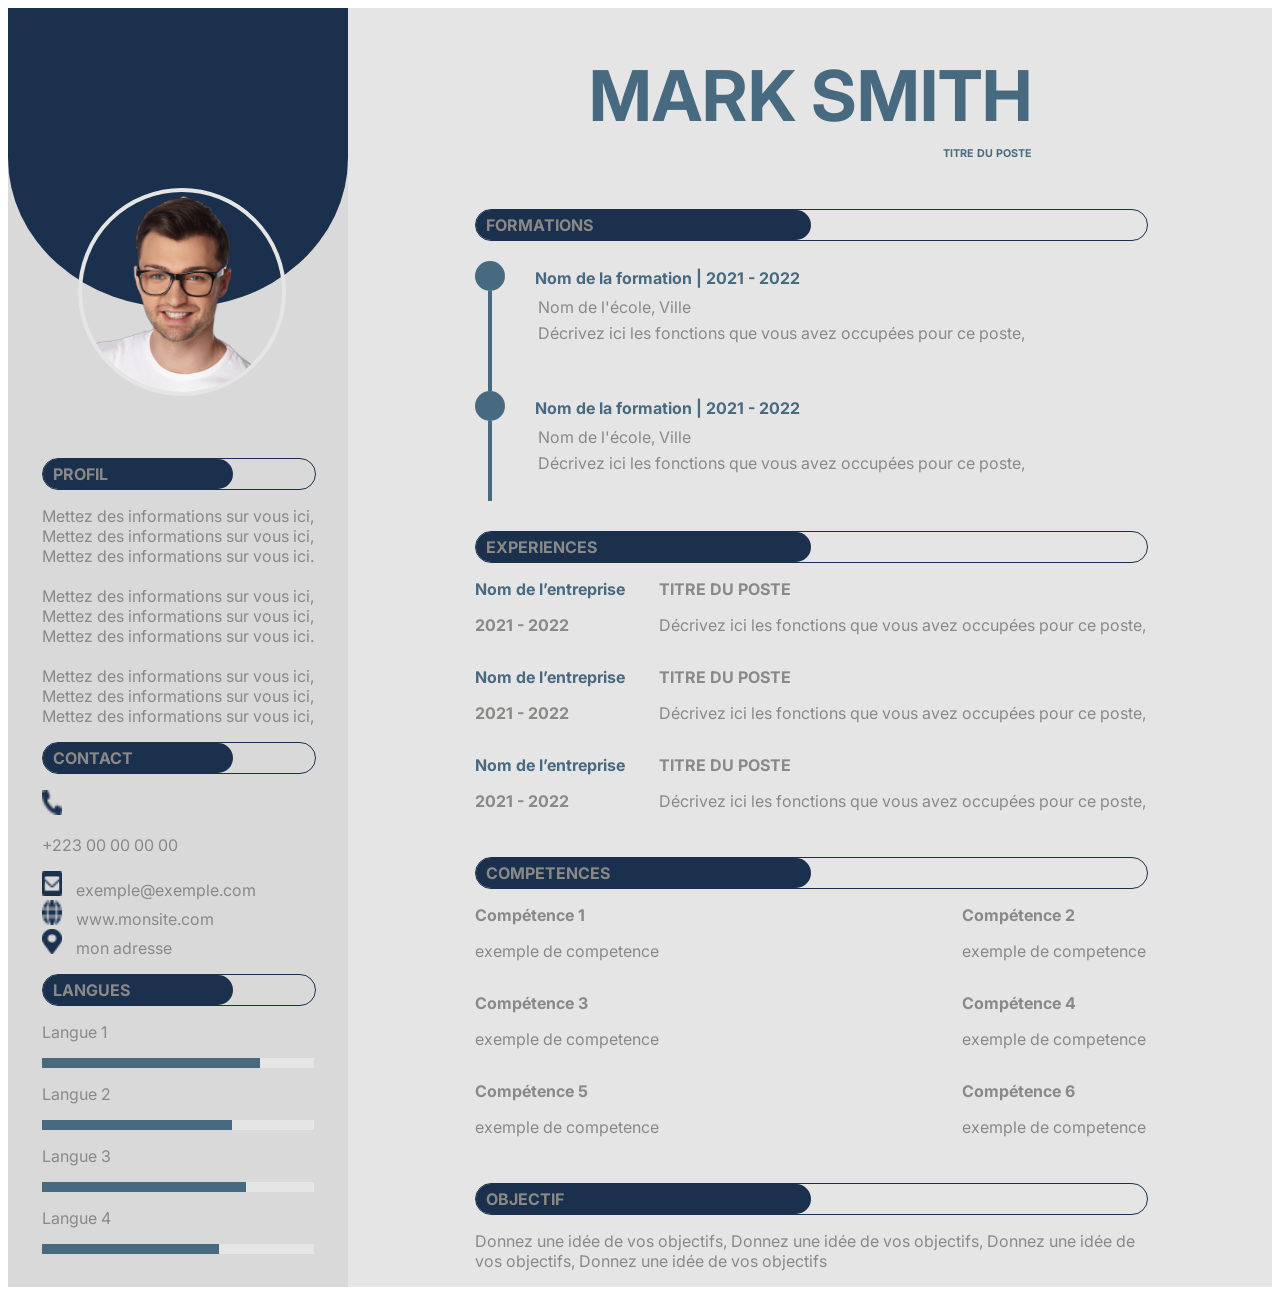
==== moncv.html @ f29706e6 "commit apres modification de moncv.html" ====
<!DOCTYPE html>
<html lang="fr">
<head>
    <meta charset="UTF-8">
    <meta http-equiv="X-UA-Compatible" content="IE=edge">
    <meta name="viewport" content="width=device-width, initial-scale=1.0">
    <link rel="stylesheet" href="moncv_css.css">
    <link href='https://fonts.googleapis.com/css?family=Inter' rel='stylesheet'>
    <title>Mon CV</title>
</head>
<body>
    <main class="contenu_g">
        <aside class="info">
            <div class="photo">
                <div class="back_img"><img class="image" src="image/img1.png" alt="photo"></div>
            </div>
            <section class="profil">
                <header>
                    <div class="perc_1"><div class="perc_2"><h4>PROFIL</h4></div></div>
                </header>
                <p>Mettez des informations sur vous 
                    ici, Mettez des informations sur vous 
                    ici, Mettez des informations sur vous 
                    ici. <br><br>
                    Mettez des informations sur vous 
                    ici, Mettez des informations sur vous 
                    ici, Mettez des informations sur vous 
                    ici. <br><br>
                    Mettez des informations sur vous 
                    ici, Mettez des informations sur vous 
                    ici, Mettez des informations sur vous 
                    ici, </p>
            </section>
            <section class="contacts">
                <header>
                    <div class="perc_3"><div class="perc_4"><h4>CONTACT</h4></div></div>
                </header>
                <nav>
                    <ul>
                        <li>
                            <img src="image/Vector.png" alt="">
                            <p>+223 00 00 00 00</p>
                        </li>
                        <li>
                            <img src="image/VectorM.png" alt="">
                            <span>exemple@exemple.com</span>
                        </li>
                        <li>
                            <img src="image/VectorG.png" alt="">
                            <span>www.monsite.com</span>
                        </li>
                        <li>
                            <img src="image/VectorL.png" alt="">
                            <span>mon adresse</span>
                        </li>
                    </ul>
                </nav>
                
            </section>
            <section class="langues">
                <header>
                    <div class="perc_3"><div class="perc_4"><h4>LANGUES</h4></div></div>
                </header>
                <p>Langue 1</p>
                <div class="lg_1"></div>
                <p>Langue 2</p>
                <div class="lg_2"></div>
                <p>Langue 3</p>
                <div class="lg_3"></div>
                <p>Langue 4</p>
                <div class="lg_4"></div>
            </section>
        </aside>
        <article class="principal">
            <header class="titre">
                <div>
                    <h1 class="nom">MARK SMITH</h1>
                    <h6 class="titre_poste">TITRE DU POSTE</h6>
                </div>
            </header>
            <section>
                <header>
                    <div class="p_perc_1"><div class="p_perc_2"><h4>FORMATIONS</h4></div></div>
                </header>
                <div class="f_1">
                    <div class="point"></div>
                    <span class="n_f_1">Nom de la formation | 2021 - 2022</span>
                </div>
                <div class="t_e_1">
                    <div class="trait"></div>
                    <div >
                        <p class="n_e">Nom de l'école, Ville</p>
                        <p class="desc_ec">Décrivez ici les fonctions que vous avez occupées pour ce poste, </p>
                    </div>
                </div>
                <div class="f_2">
                    <div class="point"></div>
                    <span class="n_f_1">Nom de la formation | 2021 - 2022</span>
                </div>
                <div class="t_e_1">
                    <div class="trait1"></div>
                    <div >
                        <p class="n_e">Nom de l'école, Ville</p>
                        <p class="desc_ec">Décrivez ici les fonctions que vous avez occupées pour ce poste, </p>
                    </div>
                </div>
            </section>
            <section>
                <header>
                    <div class="p_perc_3"><div class="p_perc_2"><h4>EXPERIENCES</h4></div></div>
                </header>
                <div class="exp">
                    <div>
                        <p class="nom_ent">Nom de l’entreprise</p>
                        <p class="exp_date"> 2021 - 2022</p>
                    </div>
                    <div>
                        <p class="exp_tit">TITRE DU POSTE</p>
                        <p class="desc_exp">Décrivez ici les fonctions que vous 
                            avez occupées pour ce poste, </p>
                    </div>
                </div>
                <div class="exp">
                    <div>
                        <p class="nom_ent">Nom de l’entreprise</p>
                        <p class="exp_date"> 2021 - 2022</p>
                    </div>
                    <div>
                        <p class="exp_tit">TITRE DU POSTE</p>
                        <p class="desc_exp">Décrivez ici les fonctions que vous 
                            avez occupées pour ce poste, </p>
                    </div>
                </div>
                <div class="exp">
                    <div>
                        <p class="nom_ent">Nom de l’entreprise</p>
                        <p class="exp_date"> 2021 - 2022</p>
                    </div>
                    <div>
                        <p class="exp_tit">TITRE DU POSTE</p>
                        <p class="desc_exp">Décrivez ici les fonctions que vous 
                            avez occupées pour ce poste, </p>
                    </div>
                </div>
            </section>
            <section>
                <header>
                    <div class="p_perc_3"><div class="p_perc_2"><h4>COMPETENCES</h4></div></div>
                </header>
                <div class="comp">
                    <div>
                        <p class="nom_comp">Compétence 1</p>
                        <p class="desc_comp">exemple de competence</p>
                    </div>
                    <div>
                        <p class="nom_comp">Compétence 2</p>
                        <p class="desc_comp">exemple de competence</p>
                    </div>
                </div>
                <div class="exp">
                    <div>
                        <p class="nom_comp">Compétence 3</p>
                        <p class="desc_comp">exemple de competence</p>
                    </div>
                    <div>
                        <p class="nom_comp">Compétence 4</p>
                        <p class="desc_comp">exemple de competence</p>
                    </div>
                </div>
                <div class="exp">
                    <div>
                        <p class="nom_comp">Compétence 5</p>
                        <p class="desc_comp">exemple de competence</p>
                    </div>
                    <div>
                        <p class="nom_comp">Compétence 6</p>
                        <p class="desc_comp">exemple de competence</p>
                    </div>
                </div>
            </section>
            <section>
                <header>
                    <div class="p_perc_3"><div class="p_perc_2"><h4>OBJECTIF</h4></div></div>
                </header>
                <p class="objectif_text">Donnez une idée de vos objectifs, Donnez une idée de vos objectifs, 
                    Donnez une idée de vos objectifs, Donnez une idée de vos objectifs </p>
            </section>
        </article>
    </main>
</body>
</html>
---- moncv_css.css ----
:root {
    --ma-couleur-1 : #1B304D;
    --ma-couleur-2 : #D9D9D9;
    --ma-couleur-3 : #E5E5E5;
    --ma-couleur-4 : #476A80;
    --ma-couleur-ecriture : #8A8987;
}
main {
    display: flex;
    justify-content: flex-start;
    font-family: Inter;
}
.info {
    width: 37%;
    background-color: #D9D9D9;
}
.principal {
    width: 73%;
    background-color:  #E5E5E5;
    padding-left: 10%;
    padding-right: 10%;
    padding-top: 30px;
}

.photo {
    width: 100%;
    height: 300px;
    background-color: var(--ma-couleur-1);
    border-radius: 0% 0% 50% 50%;
    position: relative;
}

.image {
    width: 200px;
    height: 200px;
    border-radius: 100%;
    border: 4px solid var(--ma-couleur-3);
    position: absolute;
    left: calc((100% - 200px)/2);
    top: 60%;
}

.profil, .contacts, .langues {
    padding-left: 10%;
    padding-right: 10%;
    color: var(--ma-couleur-ecriture);
}
.perc_1 {
    width: 100%;
    height: 30px;
    margin-top: 150px;
    margin-left: auto;
    margin-right: auto;
    border-radius: 30px;
    background-color: var(--ma-couleur-2);
    border: 1px solid var(--ma-couleur-1);
}

.perc_2 {
    width: 70%;
    height: 100%;
    border-radius: 30px;
    background-color: var(--ma-couleur-1);
}

.perc_3 {
    width: 100%;
    height: 30px;
    border-radius: 30px;
    background-color: var(--ma-couleur-2);
    border: 1px solid var(--ma-couleur-1);
}

.perc_4 {
    width: 70%;
    height: 100%;
    border-radius: 30px;
    background-color: var(--ma-couleur-1);
}

.contacts ul{
    list-style: none;
    color: var(--ma-couleur-ecriture);
    padding: 0%;
}

ul img{
    width: 20px;
    height: 25px;
}

img + span {
    margin-left: 10px;
}

.lg_1 {
    width: 100%;
    height: 10px;
    background : linear-gradient(to right, var(--ma-couleur-4) 80%, var(--ma-couleur-3) 20%);
}

.lg_2 {
    width: 100%;
    height: 10px;
    background : linear-gradient(to right, var(--ma-couleur-4) 70%, var(--ma-couleur-3) 30%);
}

.lg_3 {
    width: 100%;
    height: 10px;
    background : linear-gradient(to right, var(--ma-couleur-4) 75%, var(--ma-couleur-3) 25%);
}

.lg_4 {
    width: 100%;
    height: 10px;
    background : linear-gradient(to right, var(--ma-couleur-4) 65%, var(--ma-couleur-3) 35%);
}

.titre {
    display: flex;
    justify-content: space-around;
    margin-bottom: 10px;
}

.nom{
    text-align: center;
    color: var(--ma-couleur-4);
    line-height: 0px;
    font-weight: bold;
    font-size: 70px;
}

.titre_poste {
    text-align: end;
    color: var(--ma-couleur-4);
    line-height: 0px;
}

.p_perc_1 {
    width: 100%;
    height: 30px;
    border-radius: 30px;
    background-color: var(--ma-couleur-3);
    border: 1px solid var(--ma-couleur-1);
    margin-top: 30px;
}

.p_perc_2 {
    width: 50%;
    height: 100%;
    border-radius: 30px;
    background-color: var(--ma-couleur-1);
}

.f_1{
    display: flex;
    justify-content: flex-start;
    margin-top: 20px;
}

.point {
    width: 30px;
    height: 30px;
    border-radius: 100%;
    background-color: var(--ma-couleur-4);
}

.n_f_1{
    margin-top: 7px;
    margin-left: 30px;
    color: var(--ma-couleur-4);
    font-weight: bold;
}

.t_e_1{
    display: flex;
    justify-content: flex-start;
}

.trait {
    width: 1px;
    height: 100px;
    border-left: 4px solid var(--ma-couleur-4);
    margin-left: 13px;
}

.trait1 {
    width: 1px;
    height: 80px;
    border-left: 4px solid var(--ma-couleur-4);
    margin-left: 13px;
}

.n_e{
    margin-left: 45px;
    color: var(--ma-couleur-ecriture);
    line-height: 0px;
}

.desc_ec {
    margin-left: 45px;
    color: var(--ma-couleur-ecriture);
}

.f_2{
    display: flex;
    justify-content: flex-start;
}

.p_perc_3 {
    width: 100%;
    height: 30px;
    border-radius: 30px;
    background-color: var(--ma-couleur-3);
    border: 1px solid var(--ma-couleur-1);
    margin-top: 30px;
}

.exp {
    display: flex;
    justify-content: space-between;
}

.nom_ent {
    color: var(--ma-couleur-4);
    font-weight: bold;
}

.exp_date {
    color: var(--ma-couleur-ecriture);
    font-weight: bold;
}

.exp_tit {
    color: var(--ma-couleur-ecriture);
    font-weight: bold;
}

.desc_exp {
    color: var(--ma-couleur-ecriture);
}

.comp {
    display: flex;
    justify-content: space-between;
}

.nom_comp {
    color: var(--ma-couleur-ecriture);
    font-weight: bold;
}

.desc_comp {
    color: var(--ma-couleur-ecriture);
}

.objectif_text {
    color: var(--ma-couleur-ecriture);
}

h4 {
    margin: 0px;
    padding-left: 10px;
    line-height: 30px;
    font-weight: bold;
    color: var(--ma-couleur-ecriture);
}

/* Ecron Tablet */

@media screen and (min-width : 768px) and (max-width :1023px){

    .info {
        width: 37%;
        min-width: 247.5;
        background-color: #D9D9D9;
    }

    ul img {
        display: none;
    }
    
    .photo {
        width: 100%;
        height: 180px;
        background-color: var(--ma-couleur-1);
        border-radius: 0% 0% 50% 50%;
        position: relative;
    }
    
    .image {
        width: 130px;
        height: 130px;
        border-radius: 100%;
        border: 4px solid var(--ma-couleur-3);
        position: absolute;
        left: calc((100% - 130px)/2);
        top: 60%;
    }


    .nom{
        text-align: center;
        color: var(--ma-couleur-4);
        line-height: 0px;
        font-weight: bold;
        font-size: 60px;
    }
}

/* Ecran smartphone */

@media screen and (max-width : 767px) {

    .contenu_g{
        min-width: 595px;
    }

    ul img {
        display: none;
    }

    .photo {
        width: 100%;
        height: 180px;
        background-color: var(--ma-couleur-1);
        border-radius: 0% 0% 50% 50%;
        position: relative;
    }
    
    .image {
        width: 130px;
        height: 130px;
        border-radius: 100%;
        border: 4px solid var(--ma-couleur-3);
        position: absolute;
        left: calc((100% - 130px)/2);
        top: 60%;
    }

    .principal {
        width: 73%;
        background-color:  #E5E5E5;
        padding-left: 5%;
        padding-right: 5%;
        padding-top: 30px;
    }


    .nom{
        text-align: center;
        color: var(--ma-couleur-4);
        line-height: 0px;
        font-weight: bold;
        font-size: 30px;
    }

}
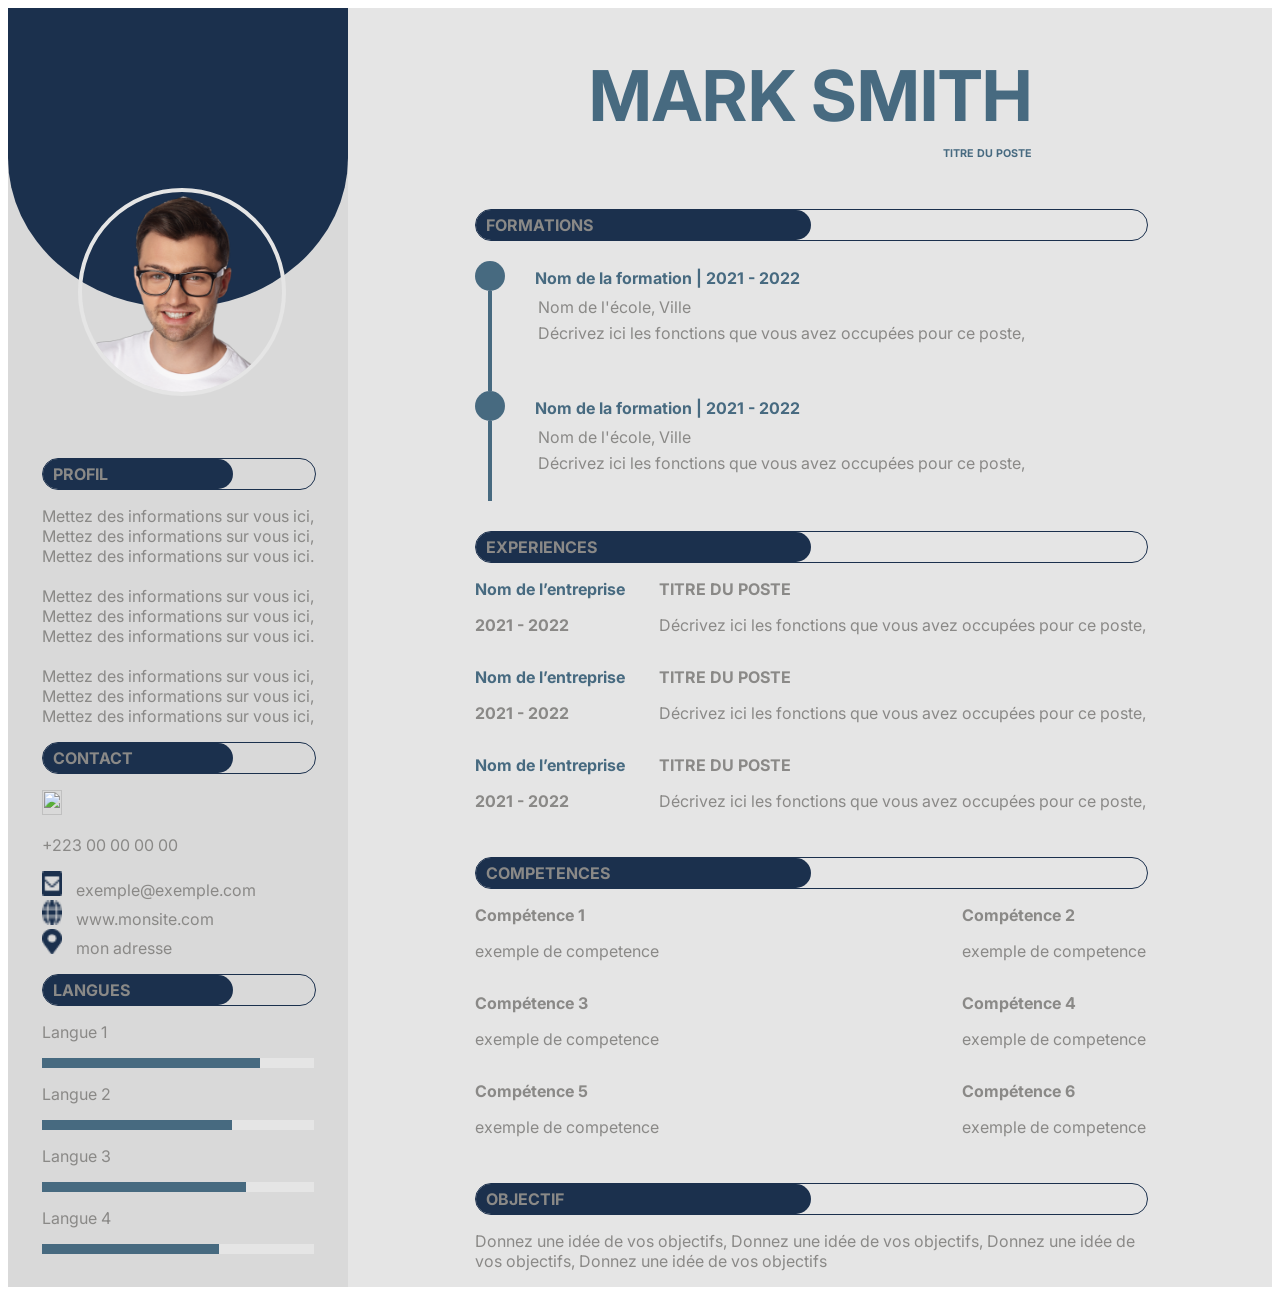
==== commit 3eb278be: "Update moncv.html" ====
--- a/moncv.html
+++ b/moncv.html
@@ -38,7 +38,7 @@
                 <nav>
                     <ul>
                         <li>
-                            <img src="image/Vector.png" alt="">
+                            <img src="Vector.png" alt="">
                             <p>+223 00 00 00 00</p>
                         </li>
                         <li>
@@ -188,4 +188,4 @@
         </article>
     </main>
 </body>
-</html>+</html>
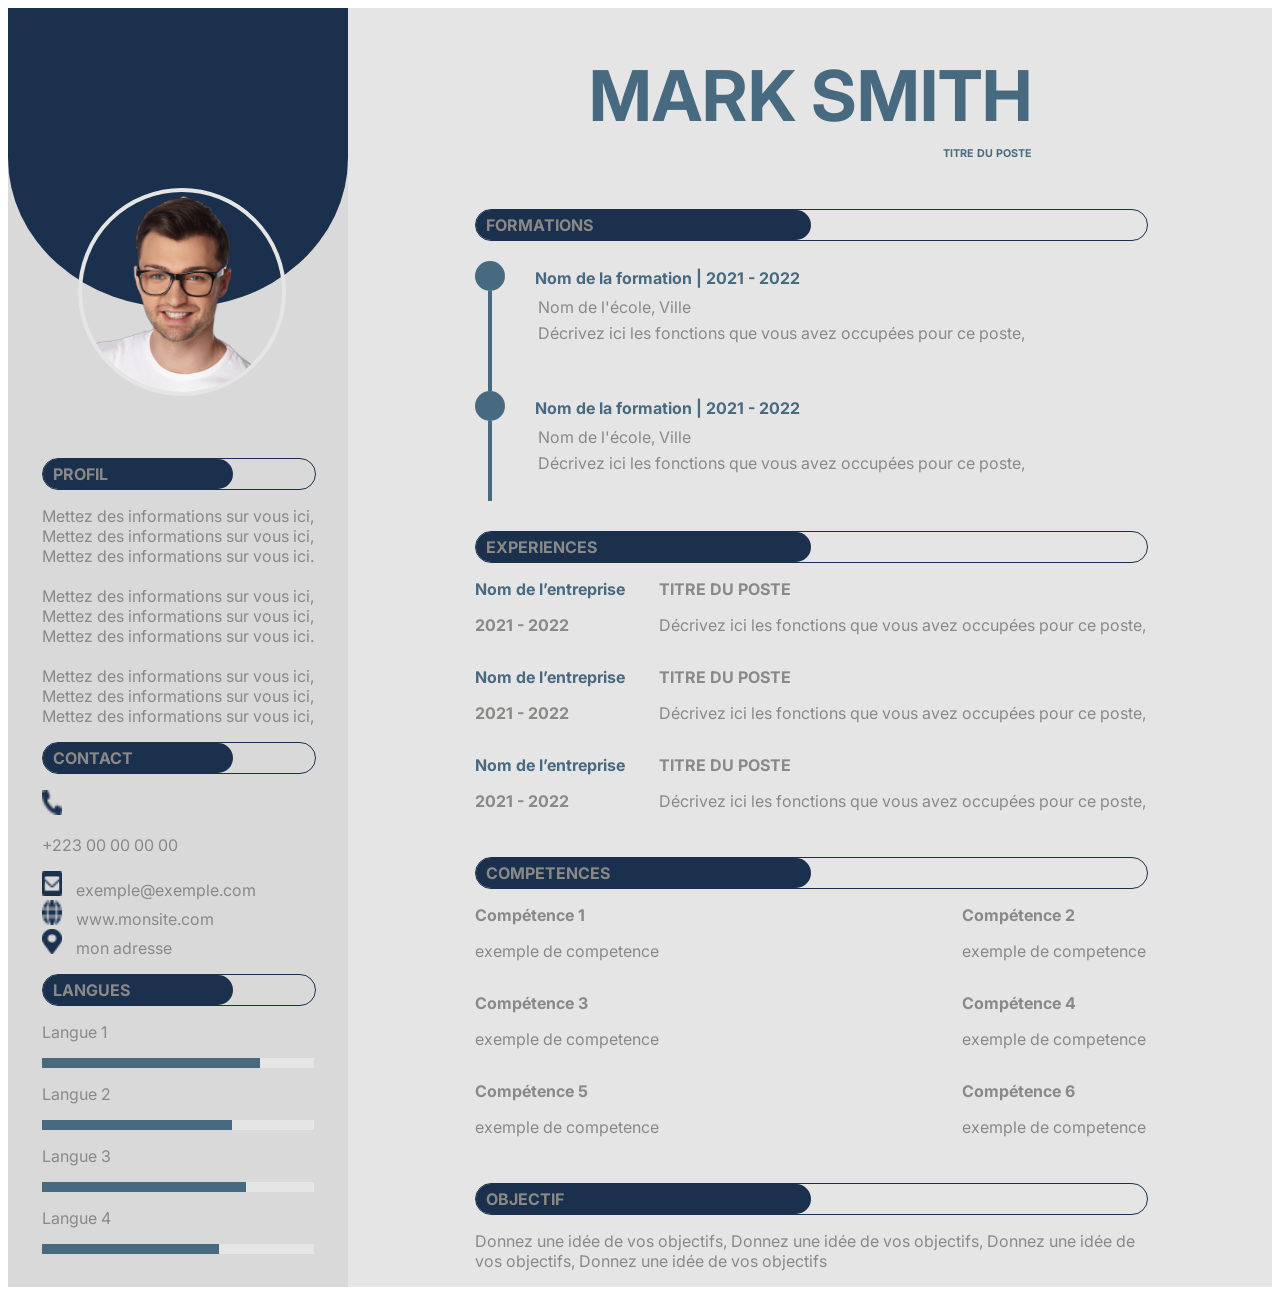
==== commit 3fef1745: "update moncv.html" ====
--- a/moncv.html
+++ b/moncv.html
@@ -38,7 +38,7 @@
                 <nav>
                     <ul>
                         <li>
-                            <img src="Vector.png" alt="">
+                            <img src="image/Vector.png" alt="">
                             <p>+223 00 00 00 00</p>
                         </li>
                         <li>
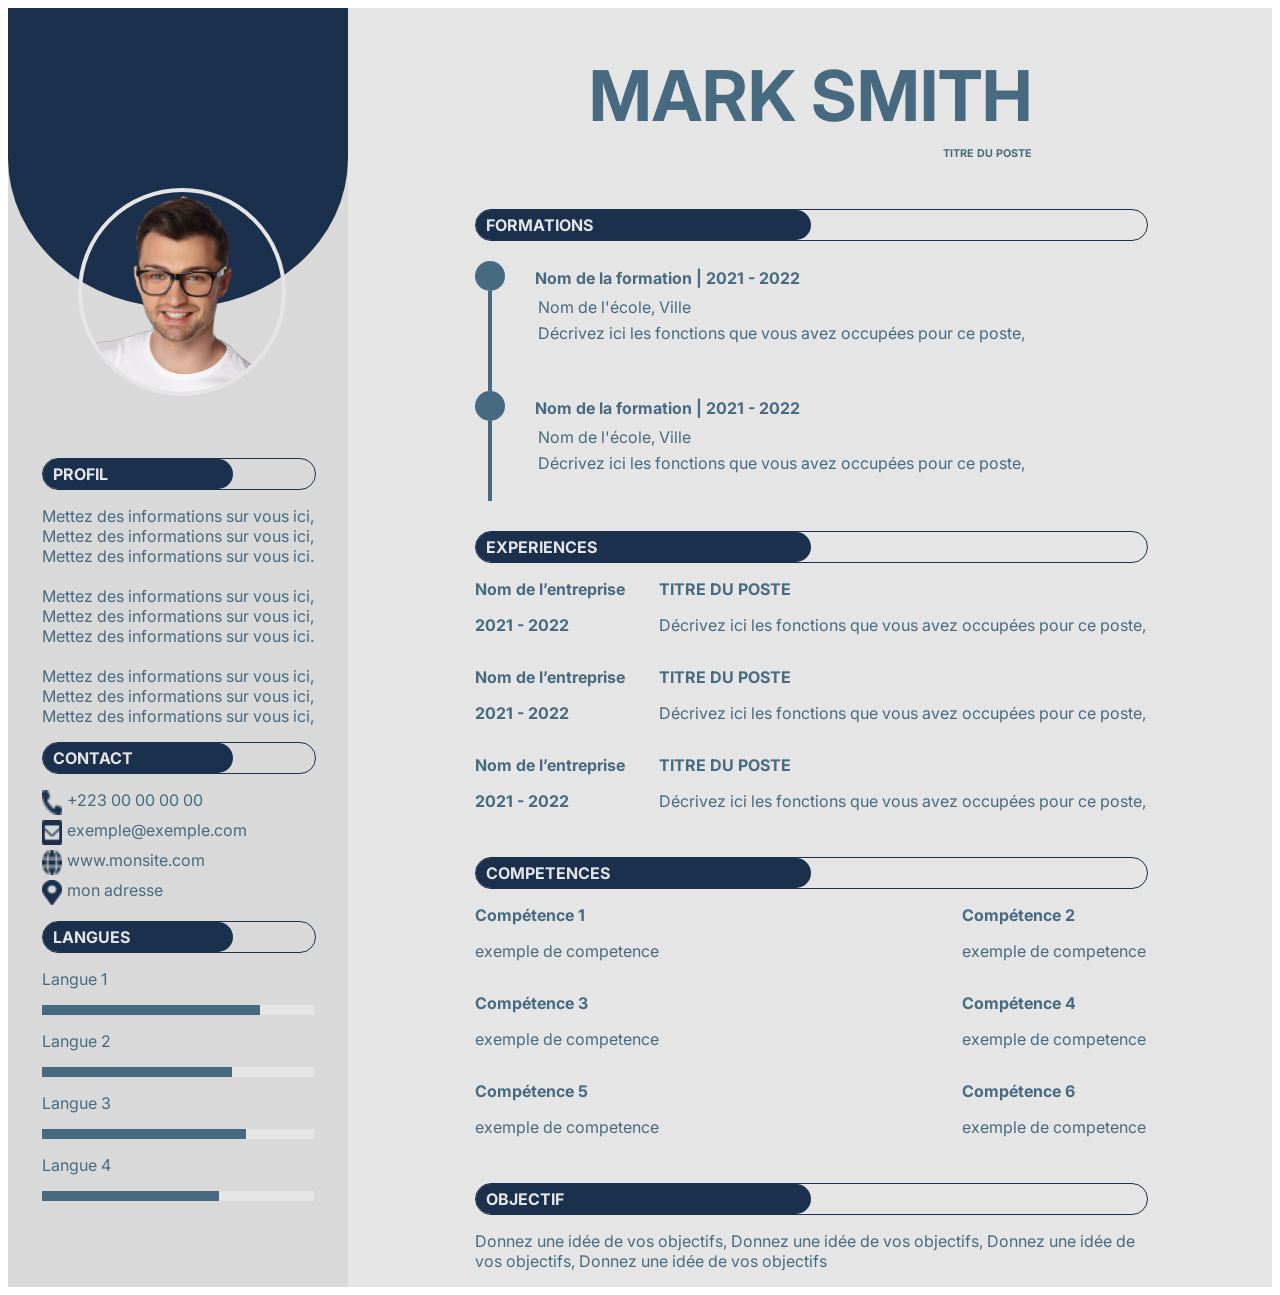
==== commit 96d569c6: "modification des deux fichiers" ====
--- a/moncv.html
+++ b/moncv.html
@@ -39,19 +39,19 @@
                     <ul>
                         <li>
                             <img src="image/Vector.png" alt="">
-                            <p>+223 00 00 00 00</p>
+                            <div>+223 00 00 00 00</div>
                         </li>
                         <li>
                             <img src="image/VectorM.png" alt="">
-                            <span>exemple@exemple.com</span>
+                            <div>exemple@exemple.com</div>
                         </li>
                         <li>
                             <img src="image/VectorG.png" alt="">
-                            <span>www.monsite.com</span>
+                            <div>www.monsite.com</div>
                         </li>
                         <li>
                             <img src="image/VectorL.png" alt="">
-                            <span>mon adresse</span>
+                            <div>mon adresse</div>
                         </li>
                     </ul>
                 </nav>
--- a/moncv_css.css
+++ b/moncv_css.css
@@ -3,7 +3,6 @@
     --ma-couleur-2 : #D9D9D9;
     --ma-couleur-3 : #E5E5E5;
     --ma-couleur-4 : #476A80;
-    --ma-couleur-ecriture : #8A8987;
 }
 main {
     display: flex;
@@ -43,7 +42,7 @@
 .profil, .contacts, .langues {
     padding-left: 10%;
     padding-right: 10%;
-    color: var(--ma-couleur-ecriture);
+    color: var(--ma-couleur-4);
 }
 .perc_1 {
     width: 100%;
@@ -80,13 +79,23 @@
 
 .contacts ul{
     list-style: none;
-    color: var(--ma-couleur-ecriture);
+    color: var(--ma-couleur-4);
     padding: 0%;
 }
 
 ul img{
     width: 20px;
     height: 25px;
+}
+
+ul li{
+    display: flex;
+    justify-content: flex-start;
+    margin-top: 5px;
+}
+
+li div{
+    margin-left: 5px;
 }
 
 img + span {
@@ -194,13 +203,13 @@
 
 .n_e{
     margin-left: 45px;
-    color: var(--ma-couleur-ecriture);
+    color: var(--ma-couleur-4);
     line-height: 0px;
 }
 
 .desc_ec {
     margin-left: 45px;
-    color: var(--ma-couleur-ecriture);
+    color: var(--ma-couleur-4);
 }
 
 .f_2{
@@ -228,17 +237,17 @@
 }
 
 .exp_date {
-    color: var(--ma-couleur-ecriture);
+    color: var(--ma-couleur-4);
     font-weight: bold;
 }
 
 .exp_tit {
-    color: var(--ma-couleur-ecriture);
+    color: var(--ma-couleur-4);
     font-weight: bold;
 }
 
 .desc_exp {
-    color: var(--ma-couleur-ecriture);
+    color: var(--ma-couleur-4);
 }
 
 .comp {
@@ -247,16 +256,16 @@
 }
 
 .nom_comp {
-    color: var(--ma-couleur-ecriture);
+    color: var(--ma-couleur-4);
     font-weight: bold;
 }
 
 .desc_comp {
-    color: var(--ma-couleur-ecriture);
+    color: var(--ma-couleur-4);
 }
 
 .objectif_text {
-    color: var(--ma-couleur-ecriture);
+    color: var(--ma-couleur-4);
 }
 
 h4 {
@@ -264,7 +273,7 @@
     padding-left: 10px;
     line-height: 30px;
     font-weight: bold;
-    color: var(--ma-couleur-ecriture);
+    color: var(--ma-couleur-3);
 }
 
 /* Ecron Tablet */
@@ -277,9 +286,17 @@
         background-color: #D9D9D9;
     }
 
-    ul img {
-        display: none;
-    }
+    ul li{
+        display: block;
+        text-align: center;
+        margin-top: 5px;
+    }
+    
+    li div{
+        margin-left: 5px;
+    }
+
+    
     
     .photo {
         width: 100%;
@@ -315,10 +332,18 @@
 
     .contenu_g{
         min-width: 595px;
-    }
-
-    ul img {
-        display: none;
+        
+    }
+
+    ul li{
+        display: block;
+        text-align: center;
+        margin-top: 5px;
+    }
+
+    
+    li div{
+        margin-left: 5px;
     }
 
     .photo {
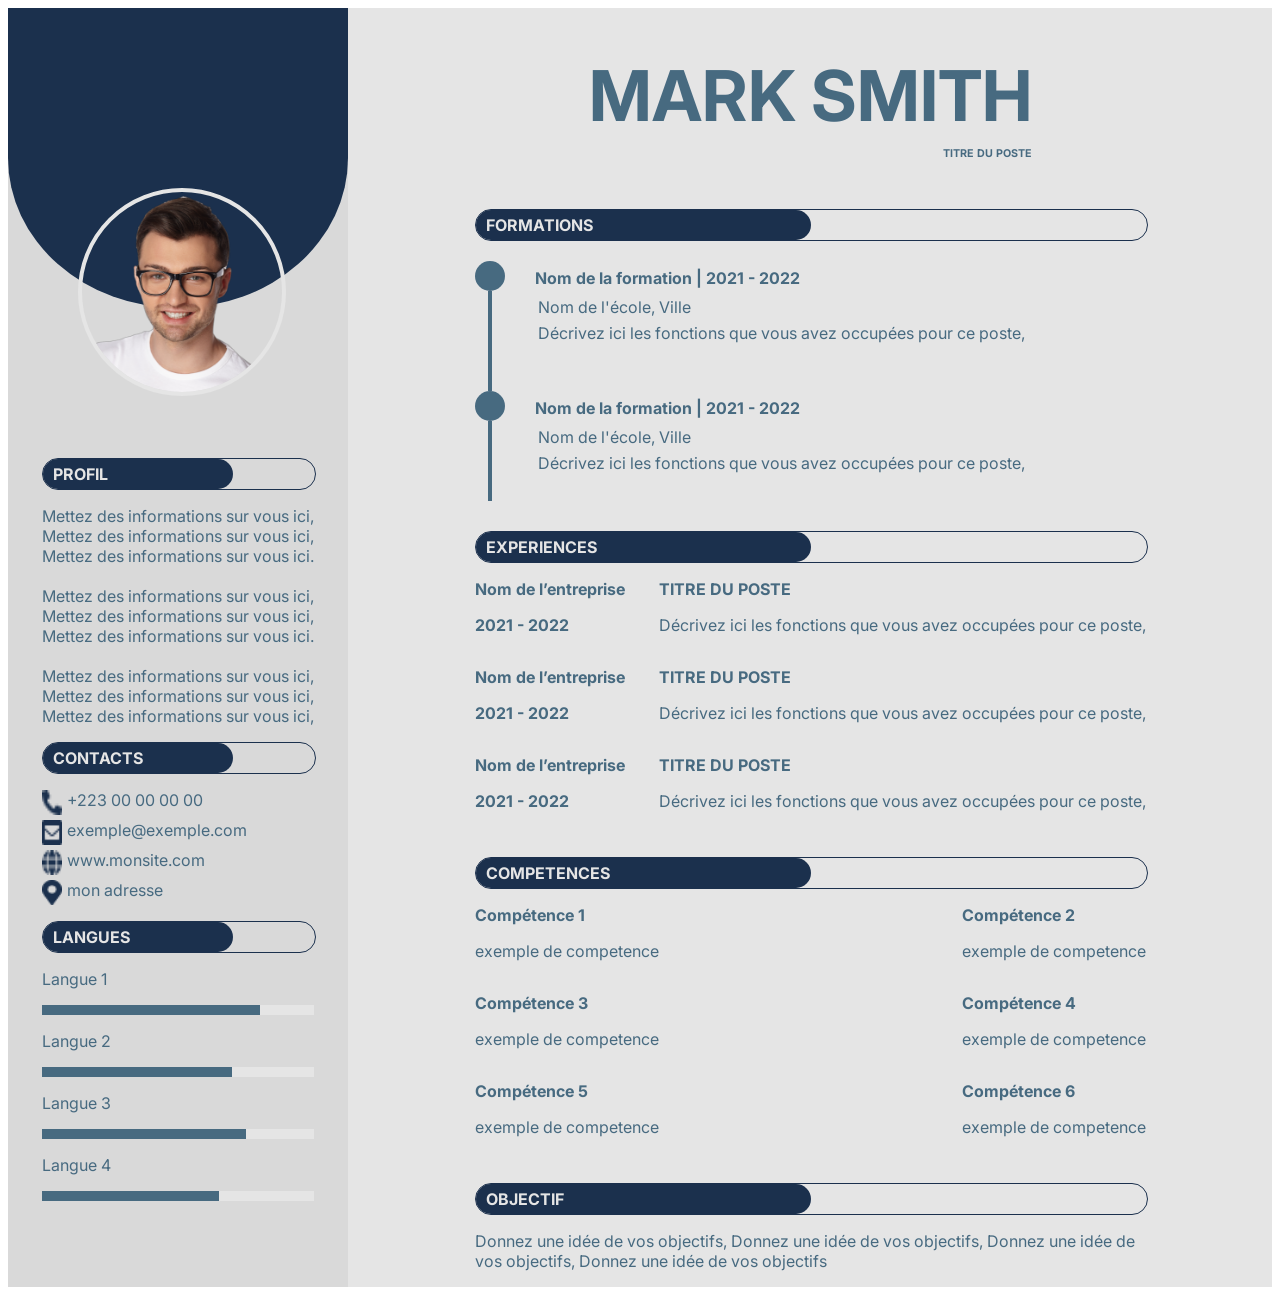
==== commit 4cf0ae2f: "modif html" ====
--- a/moncv.html
+++ b/moncv.html
@@ -9,7 +9,9 @@
     <title>Mon CV</title>
 </head>
 <body>
+    <!-- La page entière -->
     <main class="contenu_g">
+        <!-- Partir gauche qui contient les iformations perso et photo -->
         <aside class="info">
             <div class="photo">
                 <div class="back_img"><img class="image" src="image/img1.png" alt="photo"></div>
@@ -33,8 +35,9 @@
             </section>
             <section class="contacts">
                 <header>
-                    <div class="perc_3"><div class="perc_4"><h4>CONTACT</h4></div></div>
-                </header>
+                    <div class="perc_3"><div class="perc_4"><h4>CONTACTS</h4></div></div>
+                </header>
+                <!-- Liste des éléments du contact -->
                 <nav>
                     <ul>
                         <li>
@@ -61,6 +64,7 @@
                 <header>
                     <div class="perc_3"><div class="perc_4"><h4>LANGUES</h4></div></div>
                 </header>
+                <!-- la liste des langues -->
                 <p>Langue 1</p>
                 <div class="lg_1"></div>
                 <p>Langue 2</p>
@@ -71,6 +75,7 @@
                 <div class="lg_4"></div>
             </section>
         </aside>
+        <!-- Partie droite oùu se situe les formations etc... -->
         <article class="principal">
             <header class="titre">
                 <div>
@@ -78,18 +83,19 @@
                     <h6 class="titre_poste">TITRE DU POSTE</h6>
                 </div>
             </header>
+            <!-- Partie pour les formations -->
             <section>
                 <header>
                     <div class="p_perc_1"><div class="p_perc_2"><h4>FORMATIONS</h4></div></div>
                 </header>
-                <div class="f_1">
+                <div class="f_1"> <!-- f_1 : formation 1 -->
                     <div class="point"></div>
-                    <span class="n_f_1">Nom de la formation | 2021 - 2022</span>
-                </div>
-                <div class="t_e_1">
+                    <span class="n_f_1">Nom de la formation | 2021 - 2022</span> <!-- n_f : nom de la formation -->
+                </div>
+                <div class="t_e_1"> <!-- t_e : titre ecole -->
                     <div class="trait"></div>
                     <div >
-                        <p class="n_e">Nom de l'école, Ville</p>
+                        <p class="n_e">Nom de l'école, Ville</p> <!-- n_e : nom ecole -->
                         <p class="desc_ec">Décrivez ici les fonctions que vous avez occupées pour ce poste, </p>
                     </div>
                 </div>
@@ -105,6 +111,7 @@
                     </div>
                 </div>
             </section>
+            <!-- Partie pour les experiences -->
             <section>
                 <header>
                     <div class="p_perc_3"><div class="p_perc_2"><h4>EXPERIENCES</h4></div></div>
@@ -143,6 +150,7 @@
                     </div>
                 </div>
             </section>
+            <!-- Partie pour les competences -->
             <section>
                 <header>
                     <div class="p_perc_3"><div class="p_perc_2"><h4>COMPETENCES</h4></div></div>
@@ -178,6 +186,7 @@
                     </div>
                 </div>
             </section>
+            <!-- Partie pour les objectifs -->
             <section>
                 <header>
                     <div class="p_perc_3"><div class="p_perc_2"><h4>OBJECTIF</h4></div></div>
--- a/moncv_css.css
+++ b/moncv_css.css
@@ -1,18 +1,22 @@
+/* Les variables couleur */
 :root {
     --ma-couleur-1 : #1B304D;
     --ma-couleur-2 : #D9D9D9;
     --ma-couleur-3 : #E5E5E5;
     --ma-couleur-4 : #476A80;
 }
+/* partition de la balise main en deux blogs */
 main {
     display: flex;
     justify-content: flex-start;
     font-family: Inter;
 }
+/* Modification de la largeur de la partie gauche */
 .info {
     width: 37%;
     background-color: #D9D9D9;
 }
+/* Modification de la largeur de la partie droite */
 .principal {
     width: 73%;
     background-color:  #E5E5E5;
@@ -20,7 +24,7 @@
     padding-right: 10%;
     padding-top: 30px;
 }
-
+/* Modification de la forme du div qui contient la photo */
 .photo {
     width: 100%;
     height: 300px;
@@ -28,7 +32,7 @@
     border-radius: 0% 0% 50% 50%;
     position: relative;
 }
-
+/* Modification de la forme et la place du photo */
 .image {
     width: 200px;
     height: 200px;
@@ -38,12 +42,13 @@
     left: calc((100% - 200px)/2);
     top: 60%;
 }
-
+/* Modification du couleur des ecritures pour les sections profil, contacts et langues */
 .profil, .contacts, .langues {
     padding-left: 10%;
     padding-right: 10%;
     color: var(--ma-couleur-4);
 }
+/* Mise en forme des div qui contienent les titres des sections de la partie gauche */
 .perc_1 {
     width: 100%;
     height: 30px;
@@ -76,7 +81,7 @@
     border-radius: 30px;
     background-color: var(--ma-couleur-1);
 }
-
+/* Modification de la liste des éléments du contact */
 .contacts ul{
     list-style: none;
     color: var(--ma-couleur-4);
@@ -97,11 +102,7 @@
 li div{
     margin-left: 5px;
 }
-
-img + span {
-    margin-left: 10px;
-}
-
+/* Modification de la pourcentage du niveau langue */
 .lg_1 {
     width: 100%;
     height: 10px;
@@ -125,7 +126,7 @@
     height: 10px;
     background : linear-gradient(to right, var(--ma-couleur-4) 65%, var(--ma-couleur-3) 35%);
 }
-
+/* Mise en forme de l'en tête contenant le Nom, Prenom et titre du poste */
 .titre {
     display: flex;
     justify-content: space-around;
@@ -145,7 +146,7 @@
     color: var(--ma-couleur-4);
     line-height: 0px;
 }
-
+/* Mise en forme des div qui contienent les titres des sections de la partie droite */
 .p_perc_1 {
     width: 100%;
     height: 30px;
@@ -167,7 +168,7 @@
     justify-content: flex-start;
     margin-top: 20px;
 }
-
+/* Mise en forme des petits cercles */
 .point {
     width: 30px;
     height: 30px;
@@ -186,14 +187,14 @@
     display: flex;
     justify-content: flex-start;
 }
-
+/* Mise en forme du trait 1*/
 .trait {
     width: 1px;
     height: 100px;
     border-left: 4px solid var(--ma-couleur-4);
     margin-left: 13px;
 }
-
+/* Mise en forme du trait 2 */
 .trait1 {
     width: 1px;
     height: 80px;
@@ -225,7 +226,7 @@
     border: 1px solid var(--ma-couleur-1);
     margin-top: 30px;
 }
-
+/* Partage de la partie experience en deux */
 .exp {
     display: flex;
     justify-content: space-between;
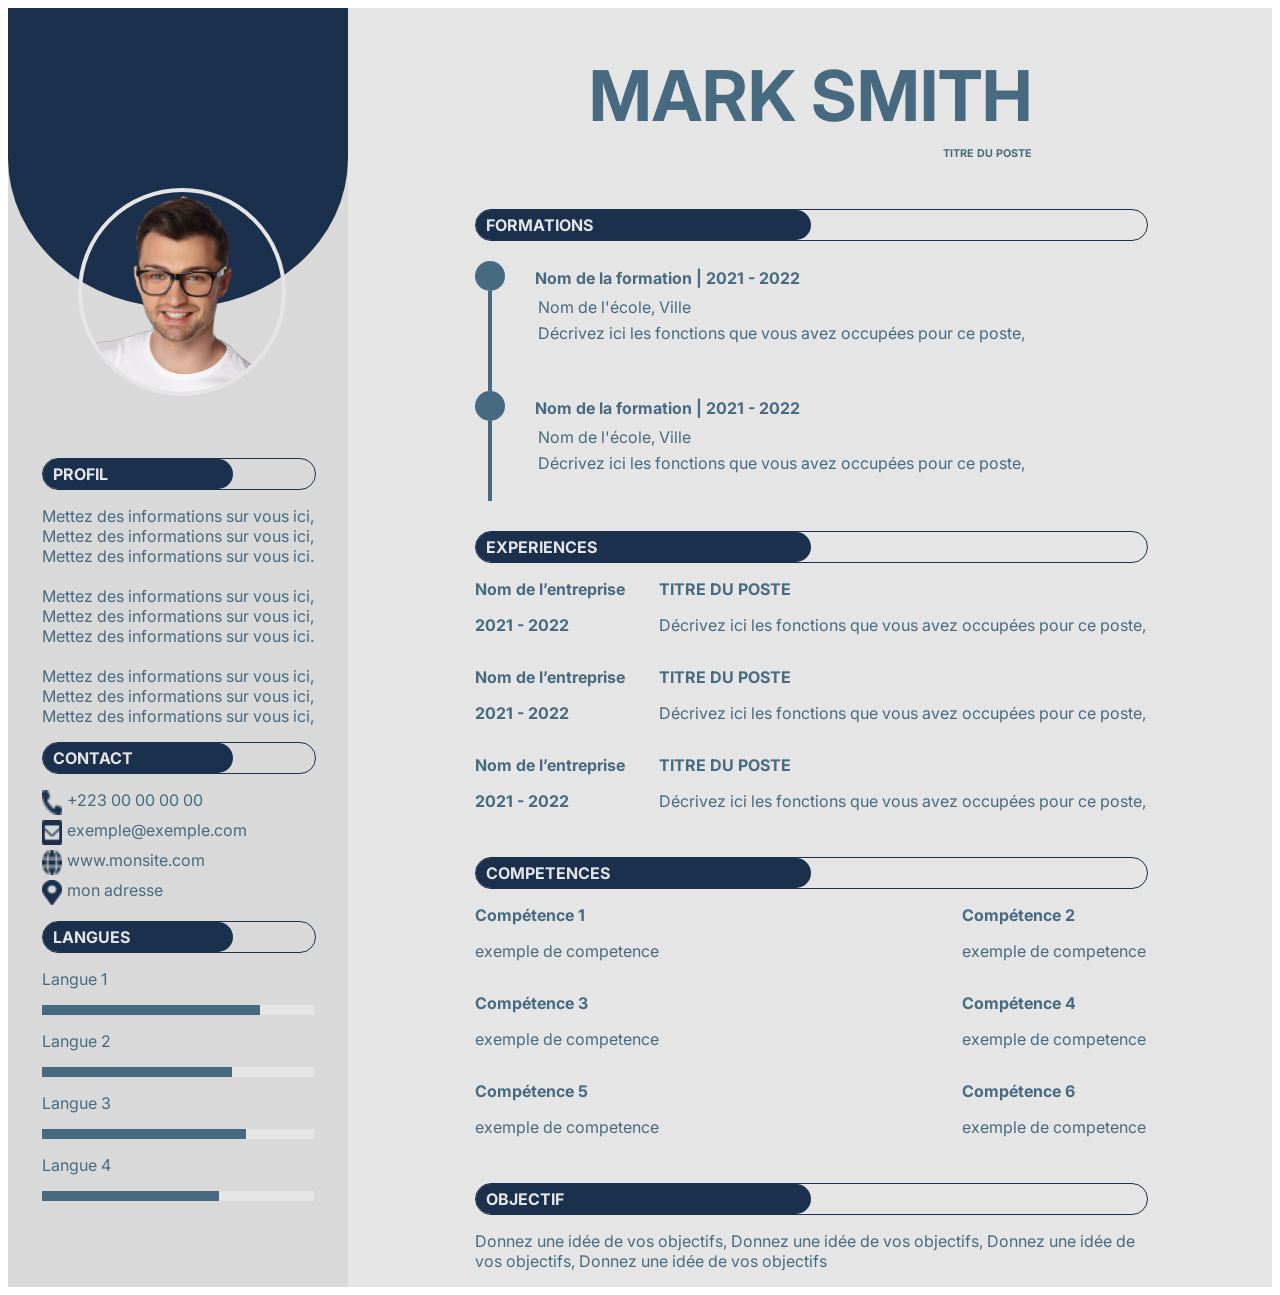
==== commit dc879862: "modif html" ====
--- a/moncv.html
+++ b/moncv.html
@@ -35,7 +35,7 @@
             </section>
             <section class="contacts">
                 <header>
-                    <div class="perc_3"><div class="perc_4"><h4>CONTACTS</h4></div></div>
+                    <div class="perc_3"><div class="perc_4"><h4>CONTACT</h4></div></div>
                 </header>
                 <!-- Liste des éléments du contact -->
                 <nav>
